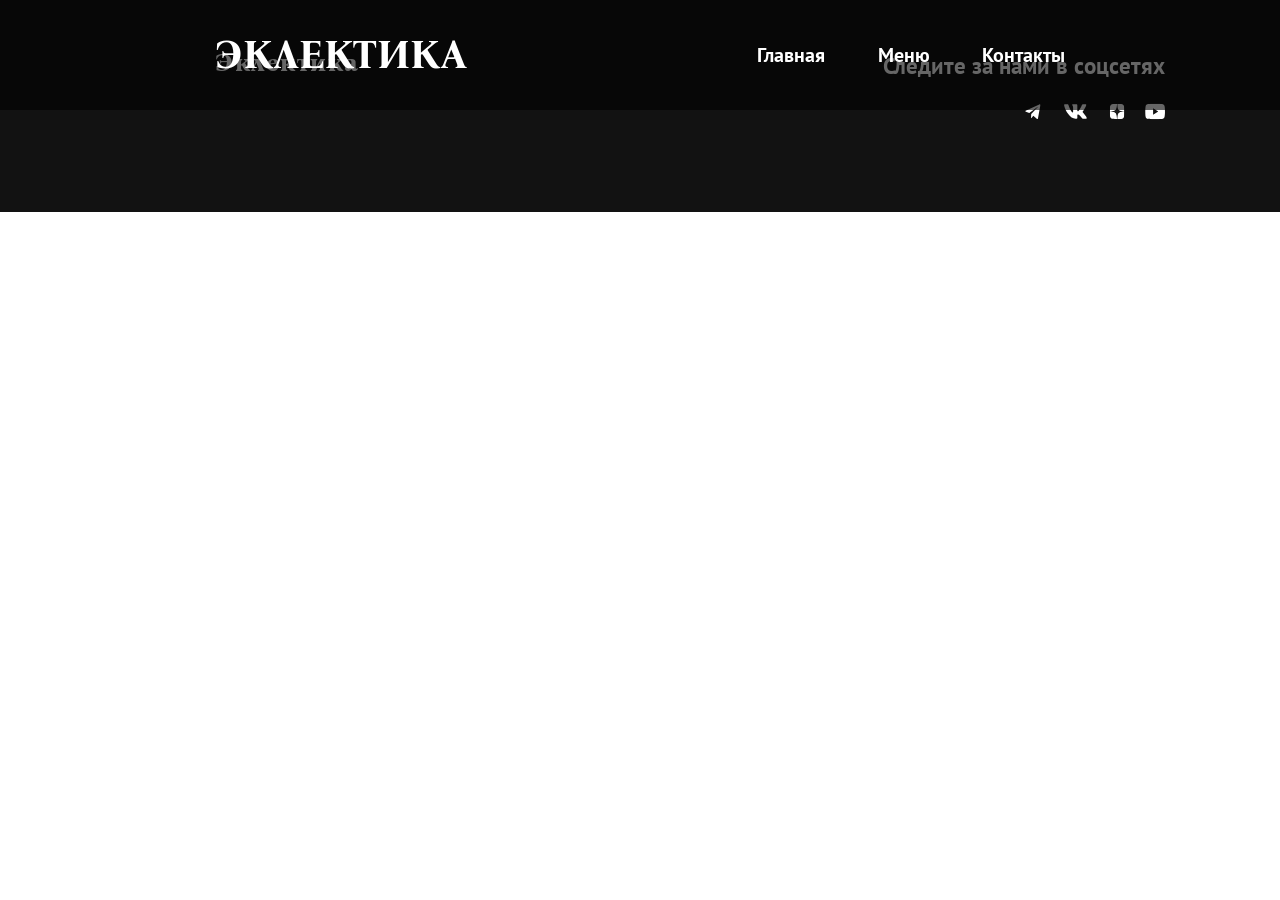
==== contact/index.html @ 33aeef93 "Added navigation and footer to menu and contact pages" ====
<!DOCTYPE html>
<html>
    <head lang="ru">
        <meta charset="utf-8">
        <title>Ресторан Эклектика | Контакты</title>

        <link rel="stylesheet" href="../style/common.css">
        <link rel="stylesheet" href="../style/colors.css">
        <link rel="stylesheet" href="../style/fonts.css">
    </head>
    <body>
        <nav>
            <h1>Эклектика</h1>
            <div class="menu-container-full">
                <div class="menu-container">
                    <ul>
                        <li>
                            <a href="../index.html">Главная</a>
                        </li>
                        <li>
                            <a href="../menu/index.html">Меню</a>
                        </li>
                        <li>
                            <a href="../contact/index.html">Контакты</a>
                        </li>
                    </ul>
                </div>
            </div>
        </nav>

        <footer>
            <h3>Эклектика</h3>
            <div class="social">
                <p>Следите за нами в соцсетях</p>
                <ul class="link">
                    <li><a href=""><img src="../assets/svg/tg.svg"></a></li>
                    <li><a href=""><img src="../assets/svg/vk.svg"></a></li>
                    <li><a href=""><img src="../assets/svg/dzen.svg"></a></li>
                    <li><a href=""><img src="../assets/svg/youtube.svg"></a></li>
                </ul>
            </div>
        </footer>
    </body>
</html>
---- style/common.css ----
body {
    margin: 0;
    padding: 0;
    width: 100%;
    background-image: url("../assets/img/page-bckg.png");
    background-position: center;
    background-repeat: repeat;
    background-size: cover;
}

a {
    text-decoration: none;
}

nav {
    width: 100%;
    height: 110px;
    box-sizing: border-box;
    background-color: var(--nav-background);
    position: fixed;
    top: 0;
    left: 0;
    padding: 30px 16.8vw;
    display: flex;
    flex-direction: row;
    align-items: center;
    justify-content: space-between;
    z-index: 100;
}

nav h1 {
    color: var(--text);
    font-family: var(--bn);
    font-weight: 700;
    font-size: 40px;
    line-height: 48px;
    text-transform: uppercase;
}

nav ul {
    list-style: none;
    display: flex;
    flex-direction: row;
}

nav li:not(:last-child) {
    margin-right: 4.1vw;
}

nav a { 
    text-decoration: none;
    color: var(--text);
    font-family: var(--pts);
    font-size: 20px;
    font-weight: 700;
    line-height: 26px;
}

.caps {
    text-transform: uppercase;
}

/*---------FOOTER---------*/

footer {
    margin: 0;
    padding-top: 50px;
    padding-left: 16.8vw;
    padding-right: 9vw;
    box-sizing: border-box;
    background-color: var(--footer);
    color: var(--text);
    width: 100%;
    height: 212px;
    display: flex;
    flex-direction: row;
    justify-content: space-between;
}

footer h3 {
    margin: 0;
    font-family: var(--bn);
    font-size: 26px;
    line-height: 26px;
    letter-spacing: 0.06em;
    font-weight: 700;
}

.social p {
    margin: 0;
    font-family: var(--pts);
    font-size: 23px;
    line-height: 32.5px;
    font-weight: 700;
}

.link {
    list-style: none;
    display: flex;
    flex-direction: row;
    justify-content: end;
    align-items: center;
    gap: 20px;
}
---- style/colors.css ----
:root {
    --nav-background: #00000099;
    --text: #FFFFFF;
    --button: #E76020;
    --button-active: #EB7F4C; 
    --text-inactive: #9e9e9e;
    --content: #000000;
    --footer: #121212;
}
---- style/fonts.css ----
@import url('https://fonts.googleapis.com/css2?family=Bona+Nova:ital,wght@0,400;0,700;1,400&display=swap');
@import url('https://fonts.googleapis.com/css2?family=PT+Sans:ital,wght@0,400;0,700;1,400;1,700&display=swap');

:root {
    --bn: "Bona Nova", serif;
    --pts: "PT Sans", sans-serif;
}
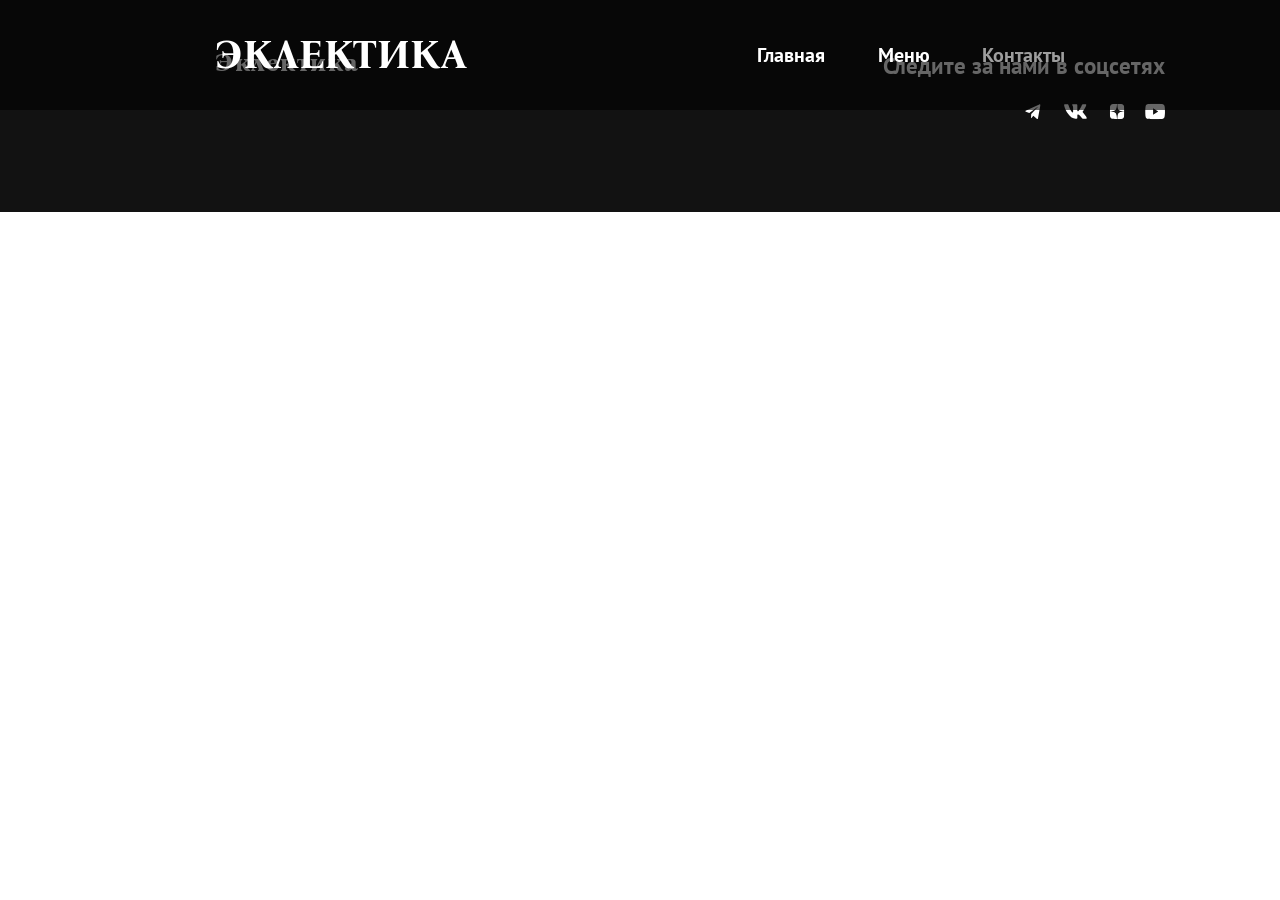
==== commit 7131e71e: "Created class "selectedNavbarItem" for selected navbar elements" ====
--- a/contact/index.html
+++ b/contact/index.html
@@ -21,7 +21,7 @@
                             <a href="../menu/index.html">Меню</a>
                         </li>
                         <li>
-                            <a href="../contact/index.html">Контакты</a>
+                            <a class="selectedNavbarItem" href="../contact/index.html">Контакты</a>
                         </li>
                     </ul>
                 </div>
--- a/style/common.css
+++ b/style/common.css
@@ -56,6 +56,10 @@
     line-height: 26px;
 }
 
+.selectedNavbarItem {
+    color: var(--text-inactive);
+}
+
 .caps {
     text-transform: uppercase;
 }
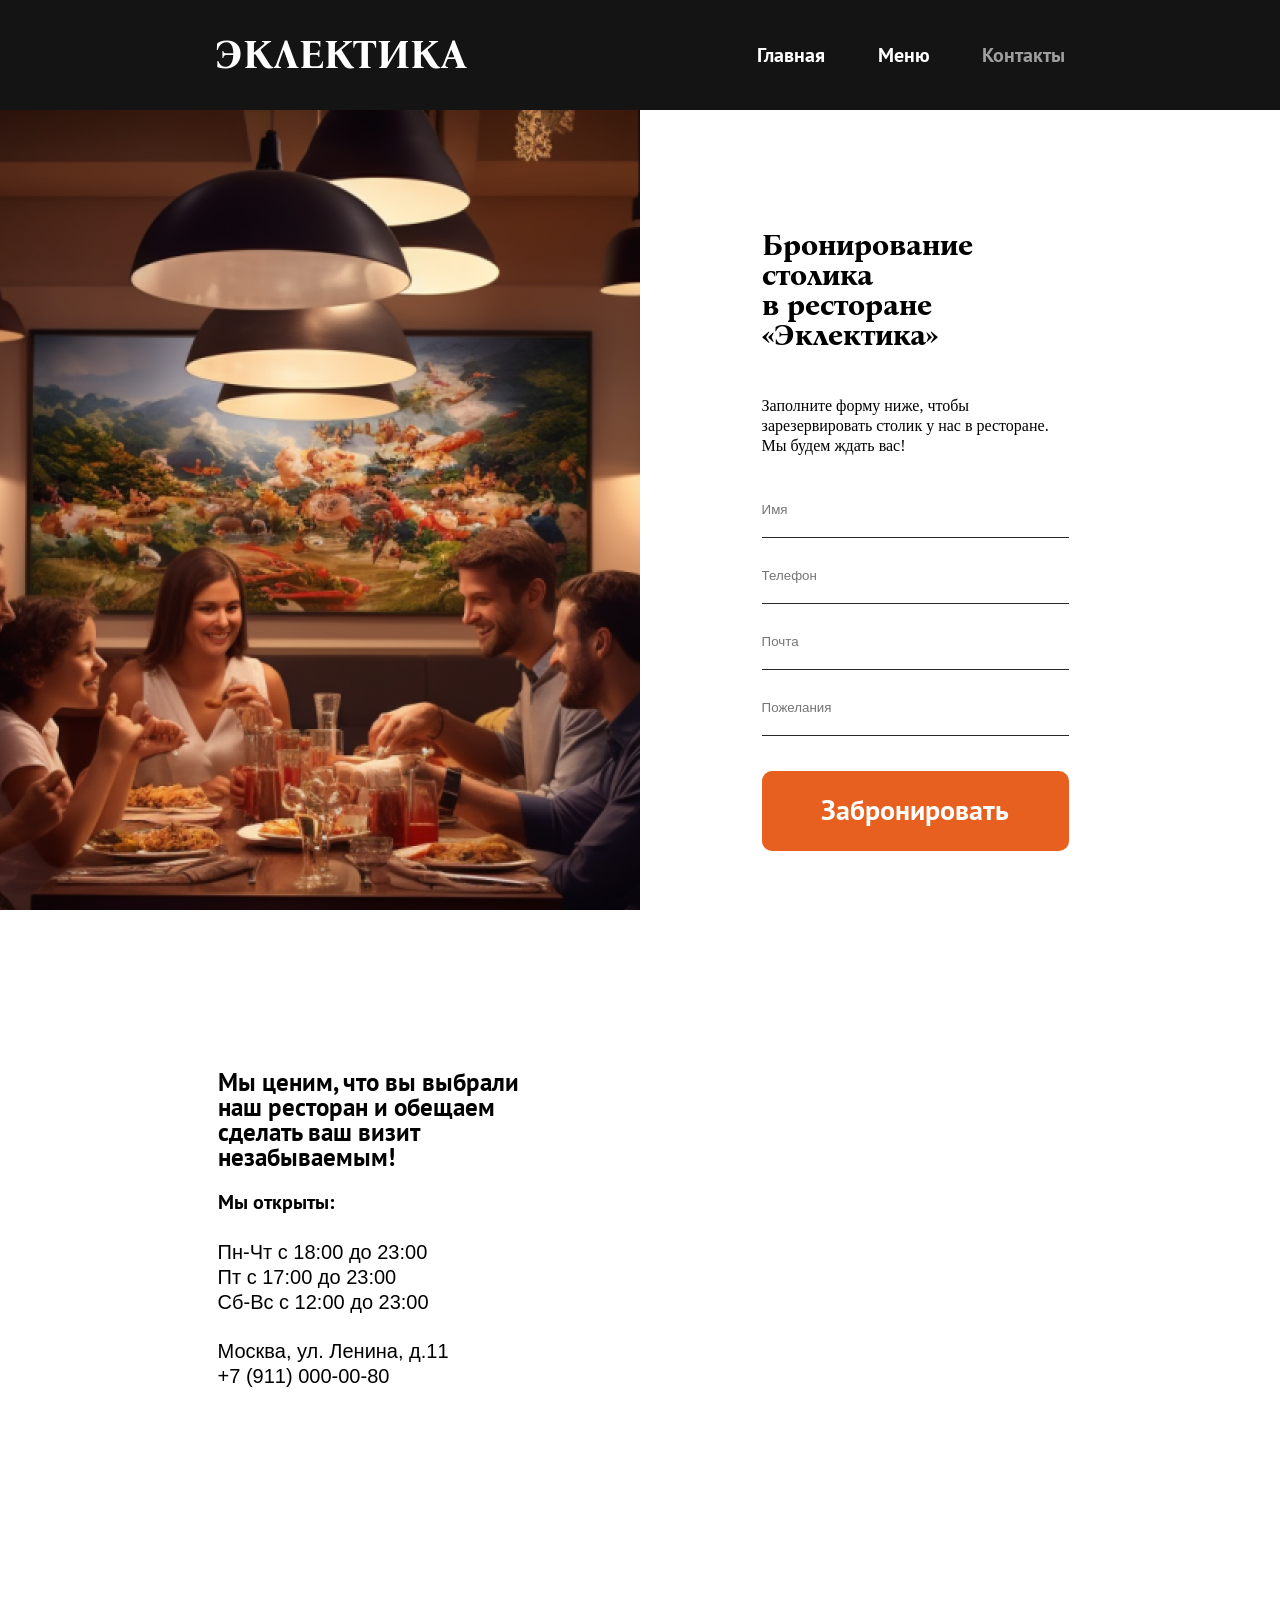
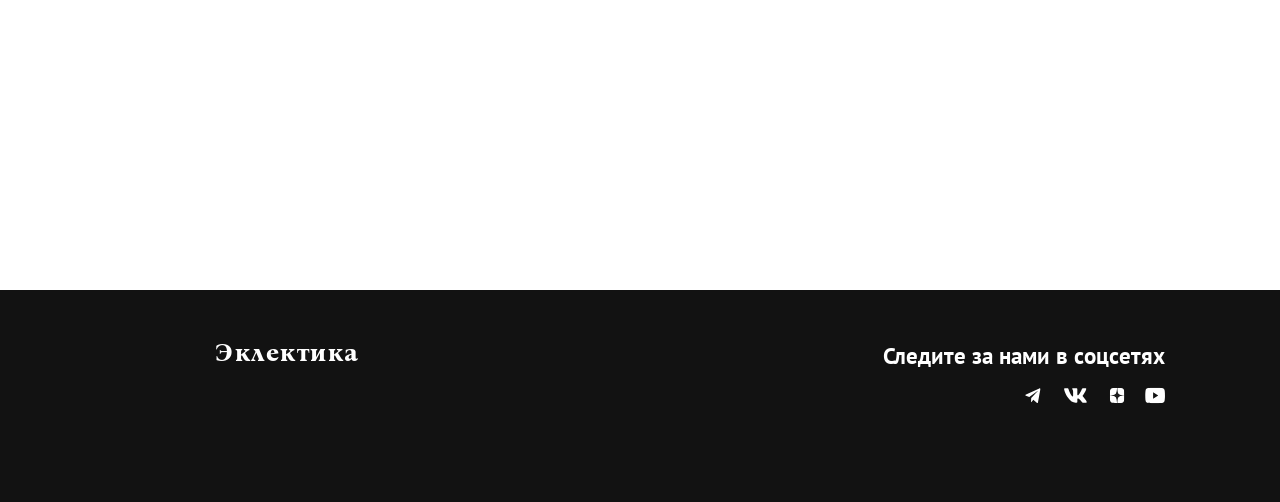
==== commit 6a24fa9f: "Decorated the contact section (the elements are inactive), refactored the big button" ====
--- a/contact/index.html
+++ b/contact/index.html
@@ -4,9 +4,10 @@
         <meta charset="utf-8">
         <title>Ресторан Эклектика | Контакты</title>
 
-        <link rel="stylesheet" href="../style/common.css">
-        <link rel="stylesheet" href="../style/colors.css">
-        <link rel="stylesheet" href="../style/fonts.css">
+        <link rel="stylesheet" type="text/css" href="../style/common.css">
+        <link rel="stylesheet" type="text/css" href="../style/colors.css">
+        <link rel="stylesheet" type="text/css" href="../style/fonts.css">
+        <link rel="stylesheet" type="text/css" href="../style/contact.css">
     </head>
     <body>
         <nav>
@@ -28,6 +29,59 @@
             </div>
         </nav>
 
+        <section id="book-section" class="contact-section-wrapper">
+            <div class="left-contact-section-part book-section-image">
+                <!-- <img src="../assets/gallery/contact/contact.png"> -->
+            </div>
+            <div class="right-contact-section-part">
+                <form id="booking-form">
+                    <p class="form-header">
+                        Бронирование столика<br/>
+                        в ресторане «Эклектика»
+                    </p>
+                    <p class="form-text">
+                        Заполните форму ниже, чтобы зарезервировать столик у нас в ресторане. Мы будем ждать вас!
+                    </p>
+                    <input class="text-input-form" type="text" placeholder="Имя">
+                    <input class="text-input-form" type="text" placeholder="Телефон">
+                    <input class="text-input-form" type="text" placeholder="Почта">
+                    <div>
+                        <!-- here will be the date choosing and the quantity of guests -->
+                    </div>
+                    <input class="text-input-form" type="text" placeholder="Пожелания">
+                    <button type="submit" id="contact-form-book-button" class="submit-form-button">
+                        <div class="big-button">
+                            <div class="big-button-background"></div>
+                            <span class="button-text">Забронировать</span>
+                        </div>
+                    </button>
+                </form>
+            </div>
+        </section>
+
+        <section id="information-section" class="contact-section-wrapper">
+            <div class="left-contact-section-part">
+                <div class="contact-information-container">
+                    <span class="contact-information-header">
+                        Мы ценим, что вы выбрали наш ресторан и обещаем сделать ваш визит незабываемым!
+                    </span>
+                    <p class="contact-information">
+                        <b>Мы открыты:</b><br/><br/>
+
+                        Пн-Чт с 18:00 до 23:00<br/>
+                        Пт с 17:00 до 23:00<br/>
+                        Сб-Вс с 12:00 до 23:00<br/><br/>
+
+                        Москва, ул. Ленина, д.11<br/>
+                        +7 (911) 000-00-80
+                    </p>
+                </div>
+            </div>
+            <div class="right-contact-section-part">
+                <!-- here will be the map -->
+            </div>
+        </section>
+
         <footer>
             <h3>Эклектика</h3>
             <div class="social">
--- a/style/common.css
+++ b/style/common.css
@@ -1,3 +1,7 @@
+:root {
+    font-size: 62.5%;
+}
+
 body {
     margin: 0;
     padding: 0;
@@ -64,6 +68,53 @@
     text-transform: uppercase;
 }
 
+/*----------BUTTONS----------*/
+
+.button-group {
+    display: contents; 
+}
+
+.button-group .big-button {
+    position: relative;
+}
+
+.big-button {
+    margin-top: 35px;
+    width: 420px;
+    height: 80px;
+    border-radius: 10px;
+    background-color: var(--button);
+    display: flex;
+    justify-content: center;
+    align-items: center;
+    z-index: 3;
+}
+
+.button-text {
+    position: absolute;
+    z-index: 5;
+    color: var(--text);
+    font-family: var(--pts);
+    font-size: 27.7px;
+    font-weight: 700;
+    line-height: 27.7px;
+}
+
+.big-button-background {
+    height: 0px;
+    width: 0px;
+    border-radius: 25rem;
+    background-color: var(--button-active);
+    transition: height 0.3s, width 0.3s, border-radius 0.3s;
+    z-index: 4;
+}
+
+.big-button:hover .big-button-background{
+    height: 100%;
+    width: 100%;
+    border-radius: inherit;
+}
+
 /*---------FOOTER---------*/
 
 footer {
--- a/style/colors.css
+++ b/style/colors.css
@@ -1,5 +1,5 @@
 :root {
-    --nav-background: #00000099;
+    --nav-background: #000000EB;
     --text: #FFFFFF;
     --button: #E76020;
     --button-active: #EB7F4C; 
--- a/style/contact.css
+++ b/style/contact.css
@@ -0,0 +1,84 @@
+#book-section {
+    margin-top: 11rem;
+}
+
+.contact-section-wrapper {
+    width: 100%;
+    height: 89rem;
+    background-color: #ffffff;
+    display: flex;
+    flex-direction: row;
+    justify-content: space-evenly;
+}
+
+.left-contact-section-part {
+    width: 50%;
+}
+
+.right-contact-section-part {
+    width: 50%;
+}
+
+.book-section-image {
+    background-image: url(../assets/gallery/contact/contact.png);
+    background-position: center;
+    background-size: cover;
+    background-repeat: no-repeat;
+}
+
+.form-header {
+    font-family: var(--bn);
+    font-weight: 700;
+    font-size: 3rem;
+    line-height: 100%;
+    letter-spacing: 0%;
+}
+
+.form-text {
+    font-family: PT Sans;
+    font-weight: 400;
+    font-size: 1.6rem;
+    line-height: 125%;
+    letter-spacing: 0%;
+}
+
+#booking-form {
+    padding: 14% 33% 14% 19%;
+    display: flex;
+    flex-direction: column;
+}
+
+.submit-form-button {
+    all: unset;
+}
+
+.big-button{
+    width: inherit;
+}
+
+.text-input-form {
+    border-style: none;
+    border-bottom: 1px solid #292929;
+    margin: 3rem 0 0 0;
+    padding: 0 0 2rem 0;
+}
+
+.contact-information-container {
+    margin: 11% 17% 11% 34%;
+    font-family: var(--pts);
+}
+
+.contact-information-header {
+    font-weight: 700;
+    font-style: bold;
+    font-size: 2.5rem;
+    line-height: 100%;
+    letter-spacing: 0;
+}
+
+.contact-information {
+    font-weight: 400;
+    font-size: 2rem;
+    line-height: 124%;
+    letter-spacing: 0;
+}
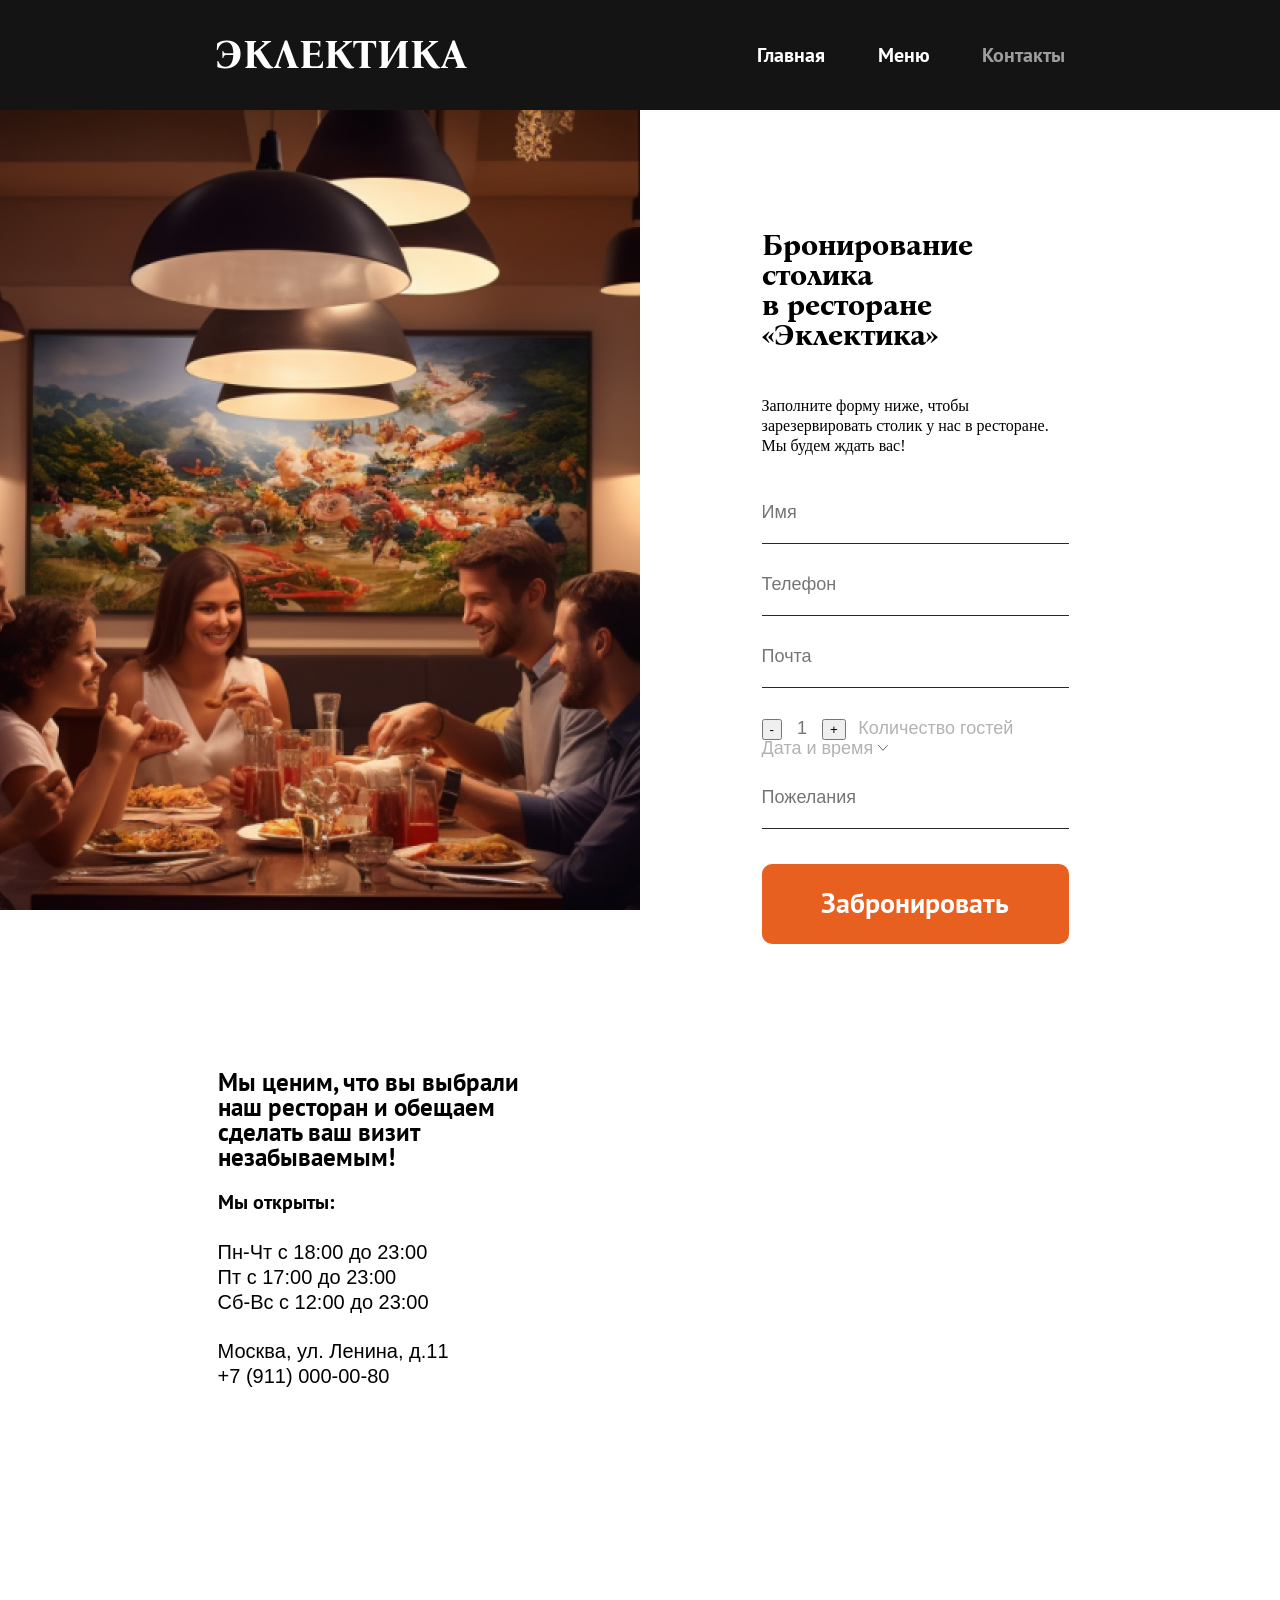
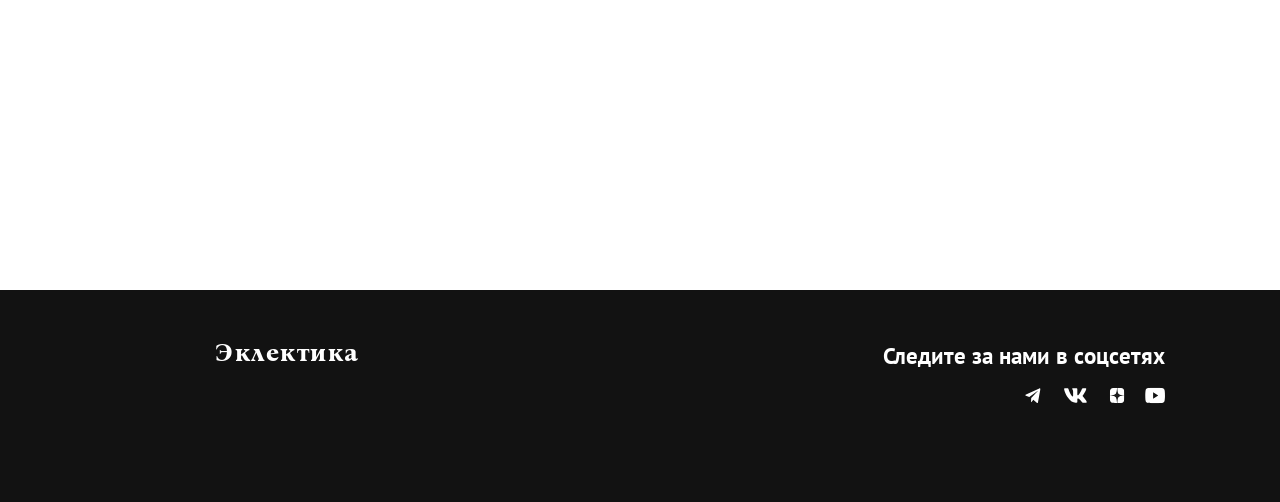
==== commit 1b201fcd: "Added inactive quest counter and date selection" ====
--- a/contact/index.html
+++ b/contact/index.html
@@ -42,13 +42,22 @@
                     <p class="form-text">
                         Заполните форму ниже, чтобы зарезервировать столик у нас в ресторане. Мы будем ждать вас!
                     </p>
-                    <input class="text-input-form" type="text" placeholder="Имя">
-                    <input class="text-input-form" type="text" placeholder="Телефон">
-                    <input class="text-input-form" type="text" placeholder="Почта">
-                    <div>
-                        <!-- here will be the date choosing and the quantity of guests -->
+                    <input id="form-name" class="text-input-form" type="text" placeholder="Имя">
+                    <input id="form-phone" class="text-input-form" type="text" placeholder="Телефон">
+                    <input id="form-mail" class="text-input-form" type="text" placeholder="Почта">
+                    <div class="guest-and-date-container">
+                        <div class="guests-counter">
+                            <button type="button">-</button>
+                            <input id="guests-count" class="guests-count" type="" placeholder="1">
+                            <button type="button">+</button>
+                            <span>Количество гостей</span>
+                        </div>
+                        <button id="date-selection">
+                            <span>Дата и время</span>
+                            <img src="../assets/svg/left-arrow.svg">
+                        </button>
                     </div>
-                    <input class="text-input-form" type="text" placeholder="Пожелания">
+                    <input id="form-wishes" class="text-input-form" type="text" placeholder="Пожелания">
                     <button type="submit" id="contact-form-book-button" class="submit-form-button">
                         <div class="big-button">
                             <div class="big-button-background"></div>
--- a/style/contact.css
+++ b/style/contact.css
@@ -59,8 +59,55 @@
 .text-input-form {
     border-style: none;
     border-bottom: 1px solid #292929;
+    padding: 3rem 0 2rem 0;
+    font-size: 18px;
+}
+
+.guest-and-date-container {
     margin: 3rem 0 0 0;
-    padding: 0 0 2rem 0;
+    display: flex;
+    flex-direction: row;
+    flex-wrap: wrap;
+}
+
+#guests-count {
+    all: unset;
+    width: 3.5rem;
+    font-family: var(--pts);
+    font-weight: 400;
+    font-size: 18px;
+    line-height: 96%;
+    letter-spacing: 0%;
+    text-align: center;
+}
+
+.guests-counter > span {
+    margin: 0 4rem 0 1rem;
+    color: #B2B2B2;
+    font-family: var(--pts);
+    font-weight: 400;
+    font-size: 18px;
+    line-height: 96%;
+    letter-spacing: 0%;
+}
+
+#date-selection {
+    all: unset;
+    color: #B2B2B2;
+    font-family: var(--pts);
+    font-weight: 400;
+    font-size: 18px;
+    line-height: 96%;
+    letter-spacing: 0%;
+    display: flex;
+    flex-direction: row;
+    align-items: center;
+}
+
+#date-selection > img {
+    transform: rotate(-90deg);
+    width: 2rem;
+    height: 1rem;
 }
 
 .contact-information-container {
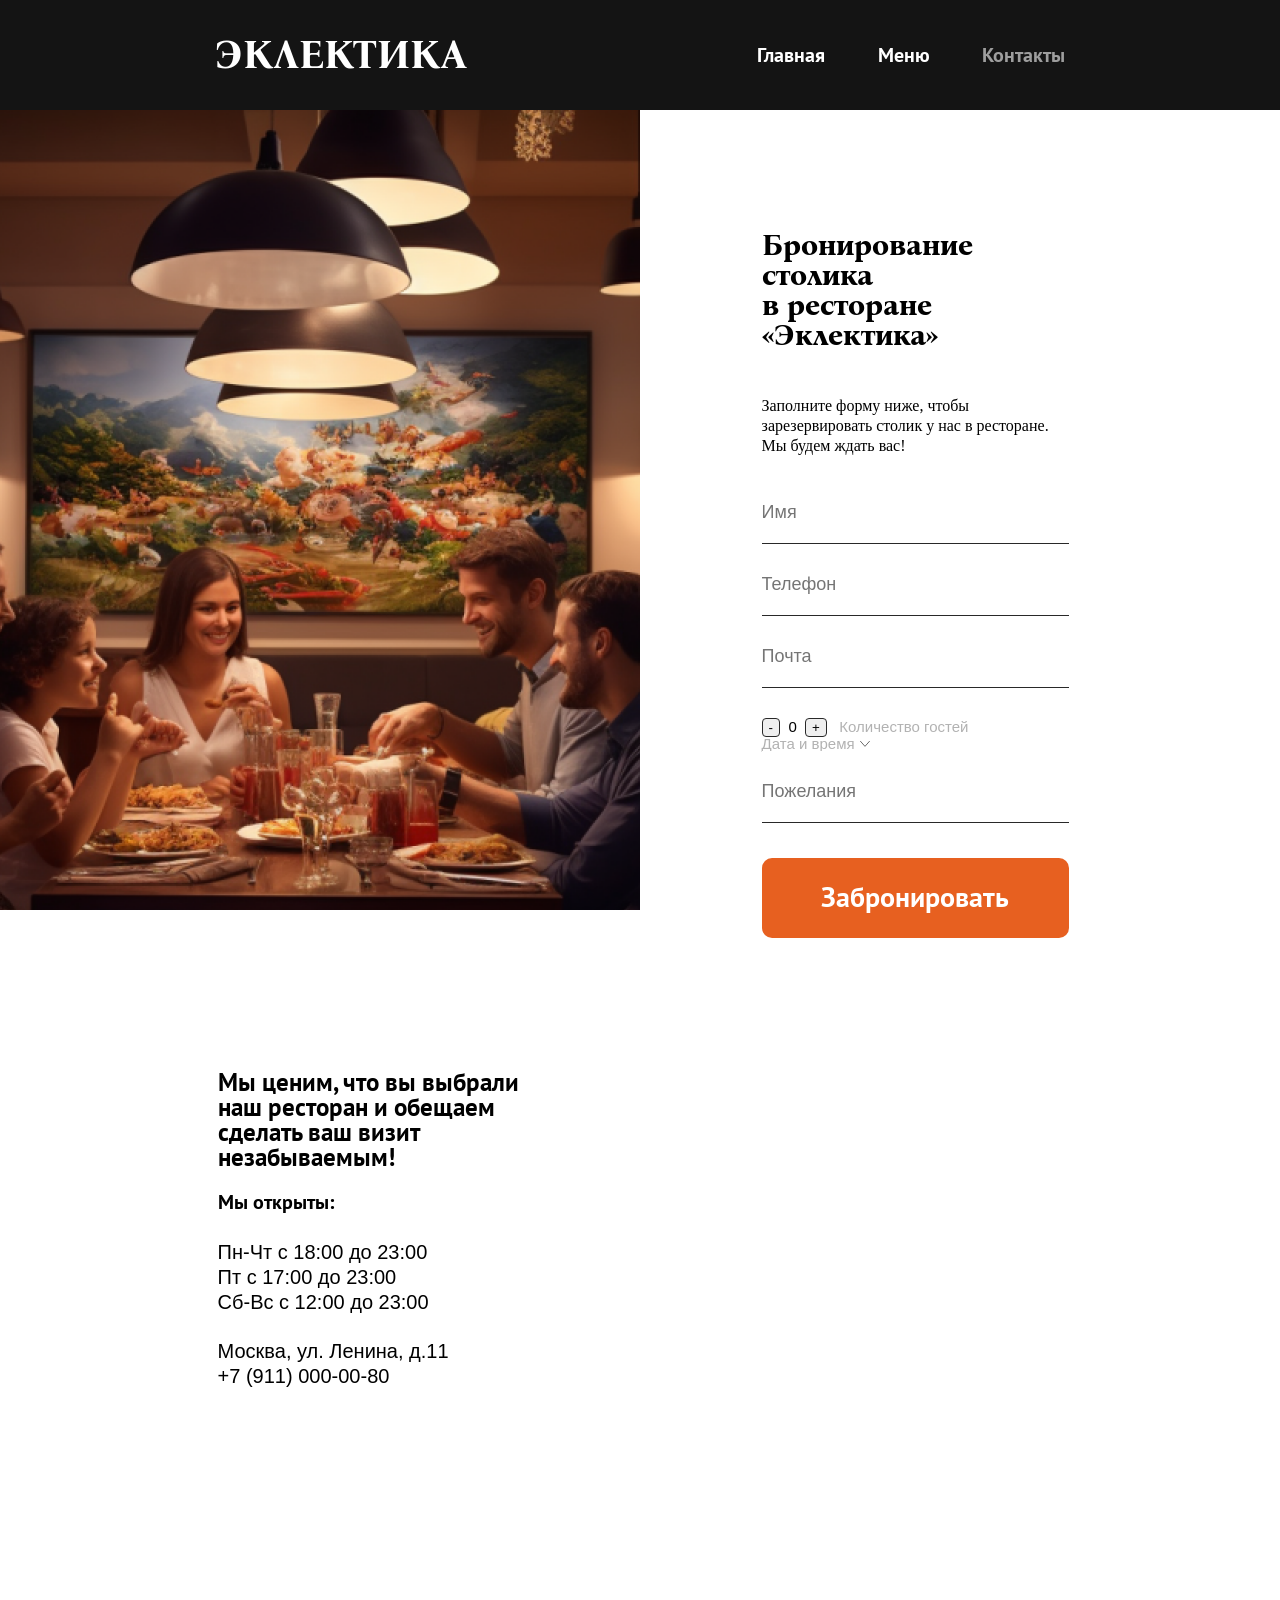
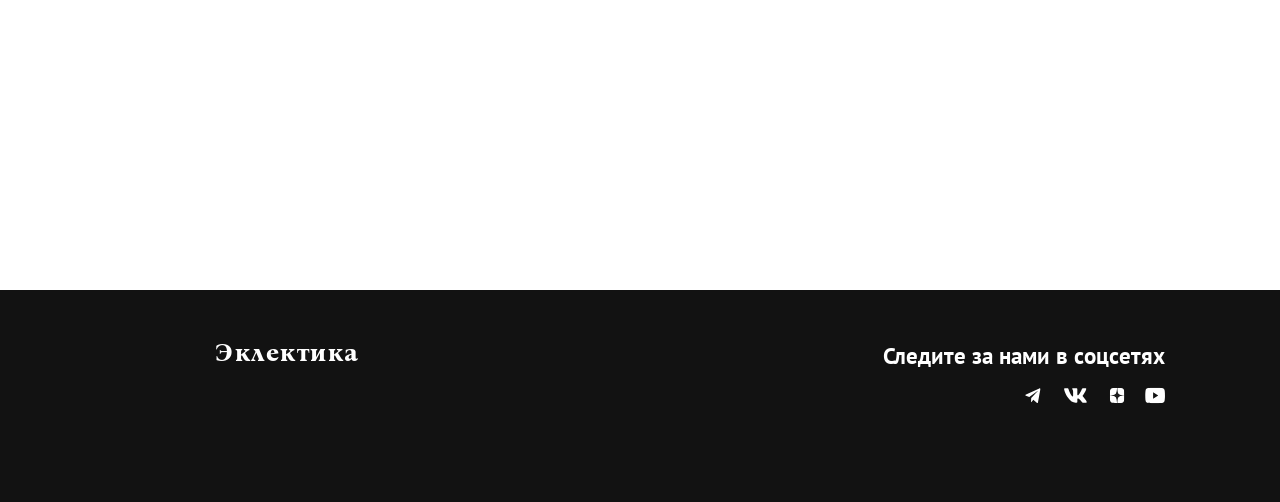
==== commit 4c3b2455: "Activated guest counter" ====
--- a/contact/index.html
+++ b/contact/index.html
@@ -47,9 +47,9 @@
                     <input id="form-mail" class="text-input-form" type="text" placeholder="Почта">
                     <div class="guest-and-date-container">
                         <div class="guests-counter">
-                            <button type="button">-</button>
-                            <input id="guests-count" class="guests-count" type="" placeholder="1">
-                            <button type="button">+</button>
+                            <button id="guest-decrease-button" type="button">-</button>
+                            <input id="guests-count" class="guests-count" type="" value="0">
+                            <button id="guest-increase-button" type="button">+</button>
                             <span>Количество гостей</span>
                         </div>
                         <button id="date-selection">
@@ -103,5 +103,7 @@
                 </ul>
             </div>
         </footer>
+
+        <script src="./contact.js"></script>
     </body>
 </html>
--- a/style/contact.css
+++ b/style/contact.css
@@ -67,15 +67,16 @@
     margin: 3rem 0 0 0;
     display: flex;
     flex-direction: row;
+    justify-content: space-between;
     flex-wrap: wrap;
 }
 
 #guests-count {
     all: unset;
-    width: 3.5rem;
+    width: 2rem;
     font-family: var(--pts);
     font-weight: 400;
-    font-size: 18px;
+    font-size: 15px;
     line-height: 96%;
     letter-spacing: 0%;
     text-align: center;
@@ -86,9 +87,15 @@
     color: #B2B2B2;
     font-family: var(--pts);
     font-weight: 400;
-    font-size: 18px;
+    font-size: 15px;
     line-height: 96%;
     letter-spacing: 0%;
+}
+
+.guests-counter > button{
+    background-color: none;
+    border: 1px solid #292929;
+    border-radius: 4px;
 }
 
 #date-selection {
@@ -96,7 +103,7 @@
     color: #B2B2B2;
     font-family: var(--pts);
     font-weight: 400;
-    font-size: 18px;
+    font-size: 15px;
     line-height: 96%;
     letter-spacing: 0%;
     display: flex;
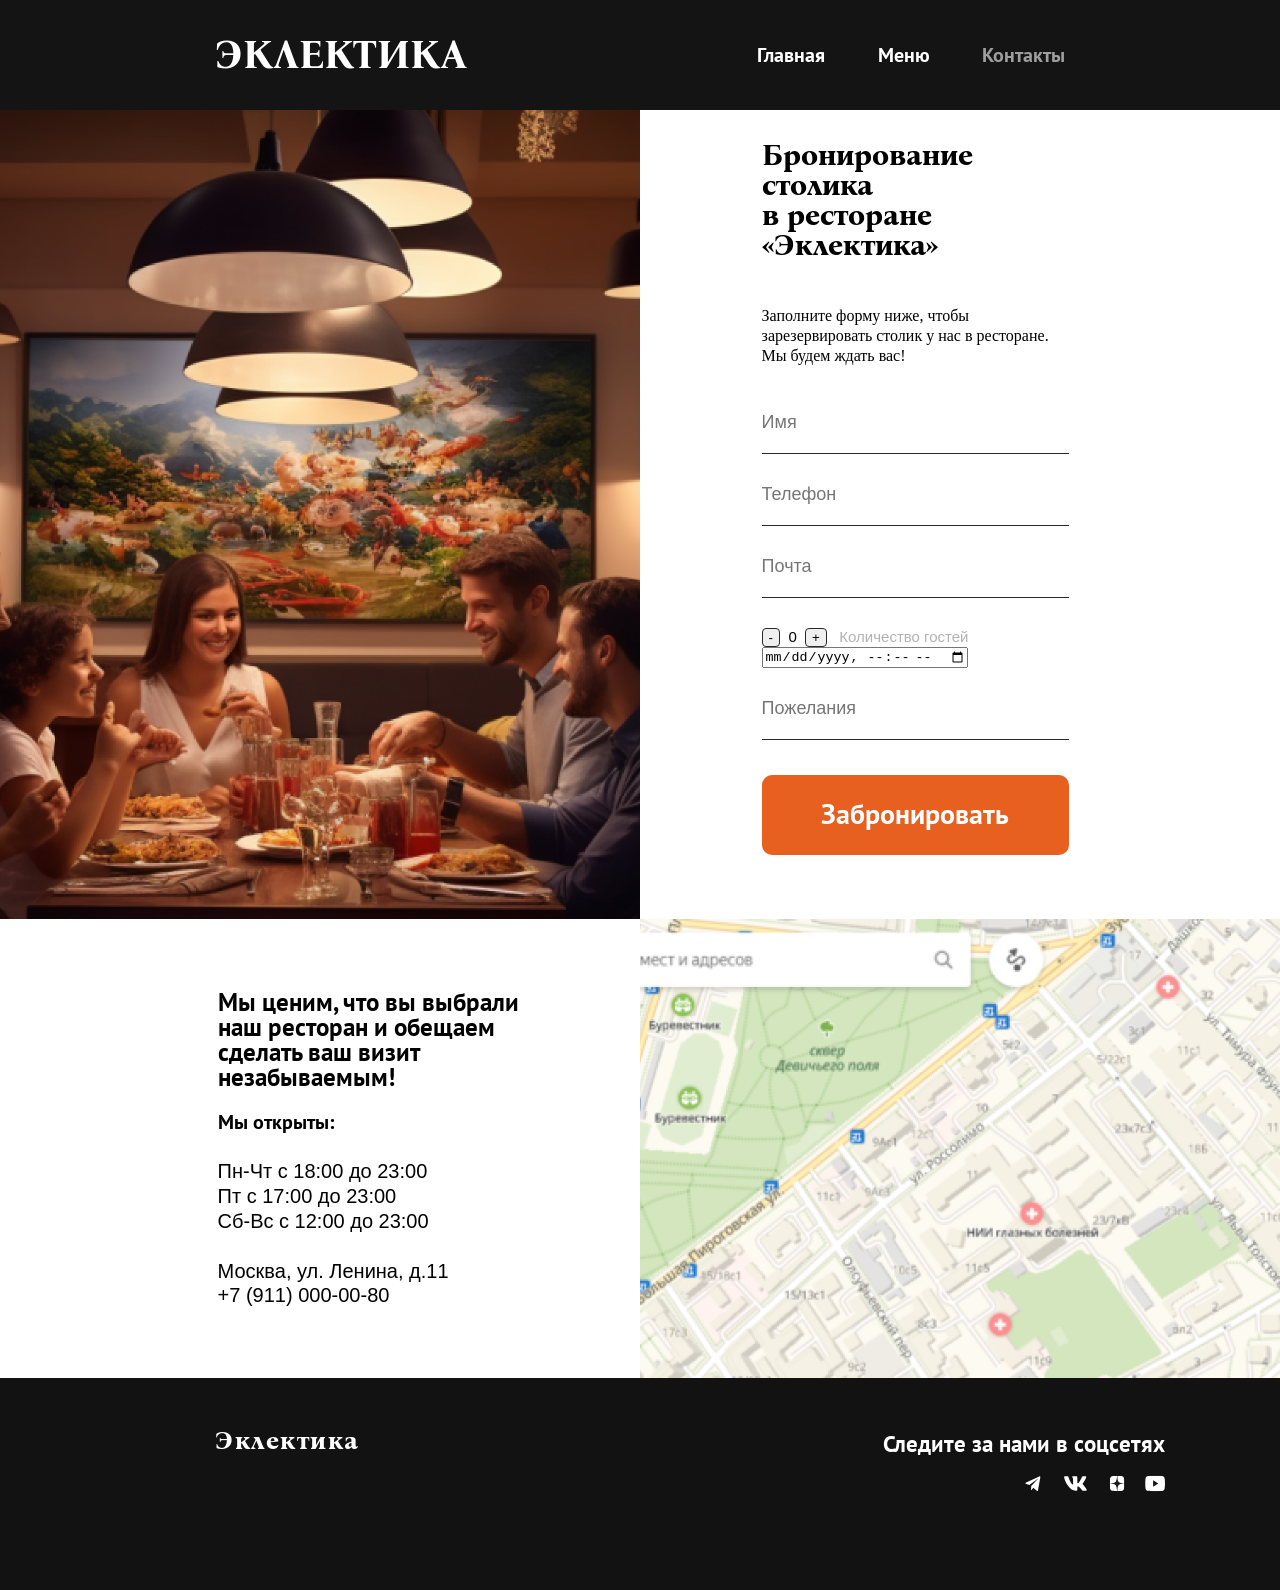
==== commit 13550a9b: "Fixed the contacts image. Added working map. Changed type of date selector." ====
--- a/contact/index.html
+++ b/contact/index.html
@@ -30,9 +30,7 @@
         </nav>
 
         <section id="book-section" class="contact-section-wrapper">
-            <div class="left-contact-section-part book-section-image">
-                <!-- <img src="../assets/gallery/contact/contact.png"> -->
-            </div>
+            <div class="left-contact-section-part book-section-image"></div>
             <div class="right-contact-section-part">
                 <form id="booking-form">
                     <p class="form-header">
@@ -48,14 +46,15 @@
                     <div class="guest-and-date-container">
                         <div class="guests-counter">
                             <button id="guest-decrease-button" type="button">-</button>
-                            <input id="guests-count" class="guests-count" type="" value="0">
+                            <input id="guests-count" class="guests-count" type="" value="0" readonly>
                             <button id="guest-increase-button" type="button">+</button>
                             <span>Количество гостей</span>
                         </div>
-                        <button id="date-selection">
-                            <span>Дата и время</span>
-                            <img src="../assets/svg/left-arrow.svg">
-                        </button>
+                        <div id="date-selection">
+                            <input id="date-selector" type="datetime-local" placeholder="Дата и время">
+                            <!-- <span>Дата и время</span>
+                            <img src="../assets/svg/left-arrow.svg"> -->
+                        </div>
                     </div>
                     <input id="form-wishes" class="text-input-form" type="text" placeholder="Пожелания">
                     <button type="submit" id="contact-form-book-button" class="submit-form-button">
@@ -87,7 +86,9 @@
                 </div>
             </div>
             <div class="right-contact-section-part">
-                <!-- here will be the map -->
+                <a href="https://yandex.ru/maps/org/eklektika/108869408057/?ll=38.580081%2C56.368335&z=16.61">
+                    <div class="map"></div>
+                </a>
             </div>
         </section>
 
--- a/style/contact.css
+++ b/style/contact.css
@@ -4,7 +4,7 @@
 
 .contact-section-wrapper {
     width: 100%;
-    height: 89rem;
+    /* height: 89rem; */
     background-color: #ffffff;
     display: flex;
     flex-direction: row;
@@ -43,7 +43,7 @@
 }
 
 #booking-form {
-    padding: 14% 33% 14% 19%;
+    padding: 0 33% 10% 19%;
     display: flex;
     flex-direction: column;
 }
@@ -111,11 +111,11 @@
     align-items: center;
 }
 
-#date-selection > img {
+/* #date-selection > img {
     transform: rotate(-90deg);
     width: 2rem;
     height: 1rem;
-}
+} */
 
 .contact-information-container {
     margin: 11% 17% 11% 34%;
@@ -136,3 +136,15 @@
     line-height: 124%;
     letter-spacing: 0;
 }
+
+.right-contact-section-part > a {
+    display: block;
+    width: 100%;
+    height: 100%;
+}
+
+.map {
+    width: 100%;
+    height: 100%;
+    background-image: url("../assets/gallery/contact/map.png");
+}
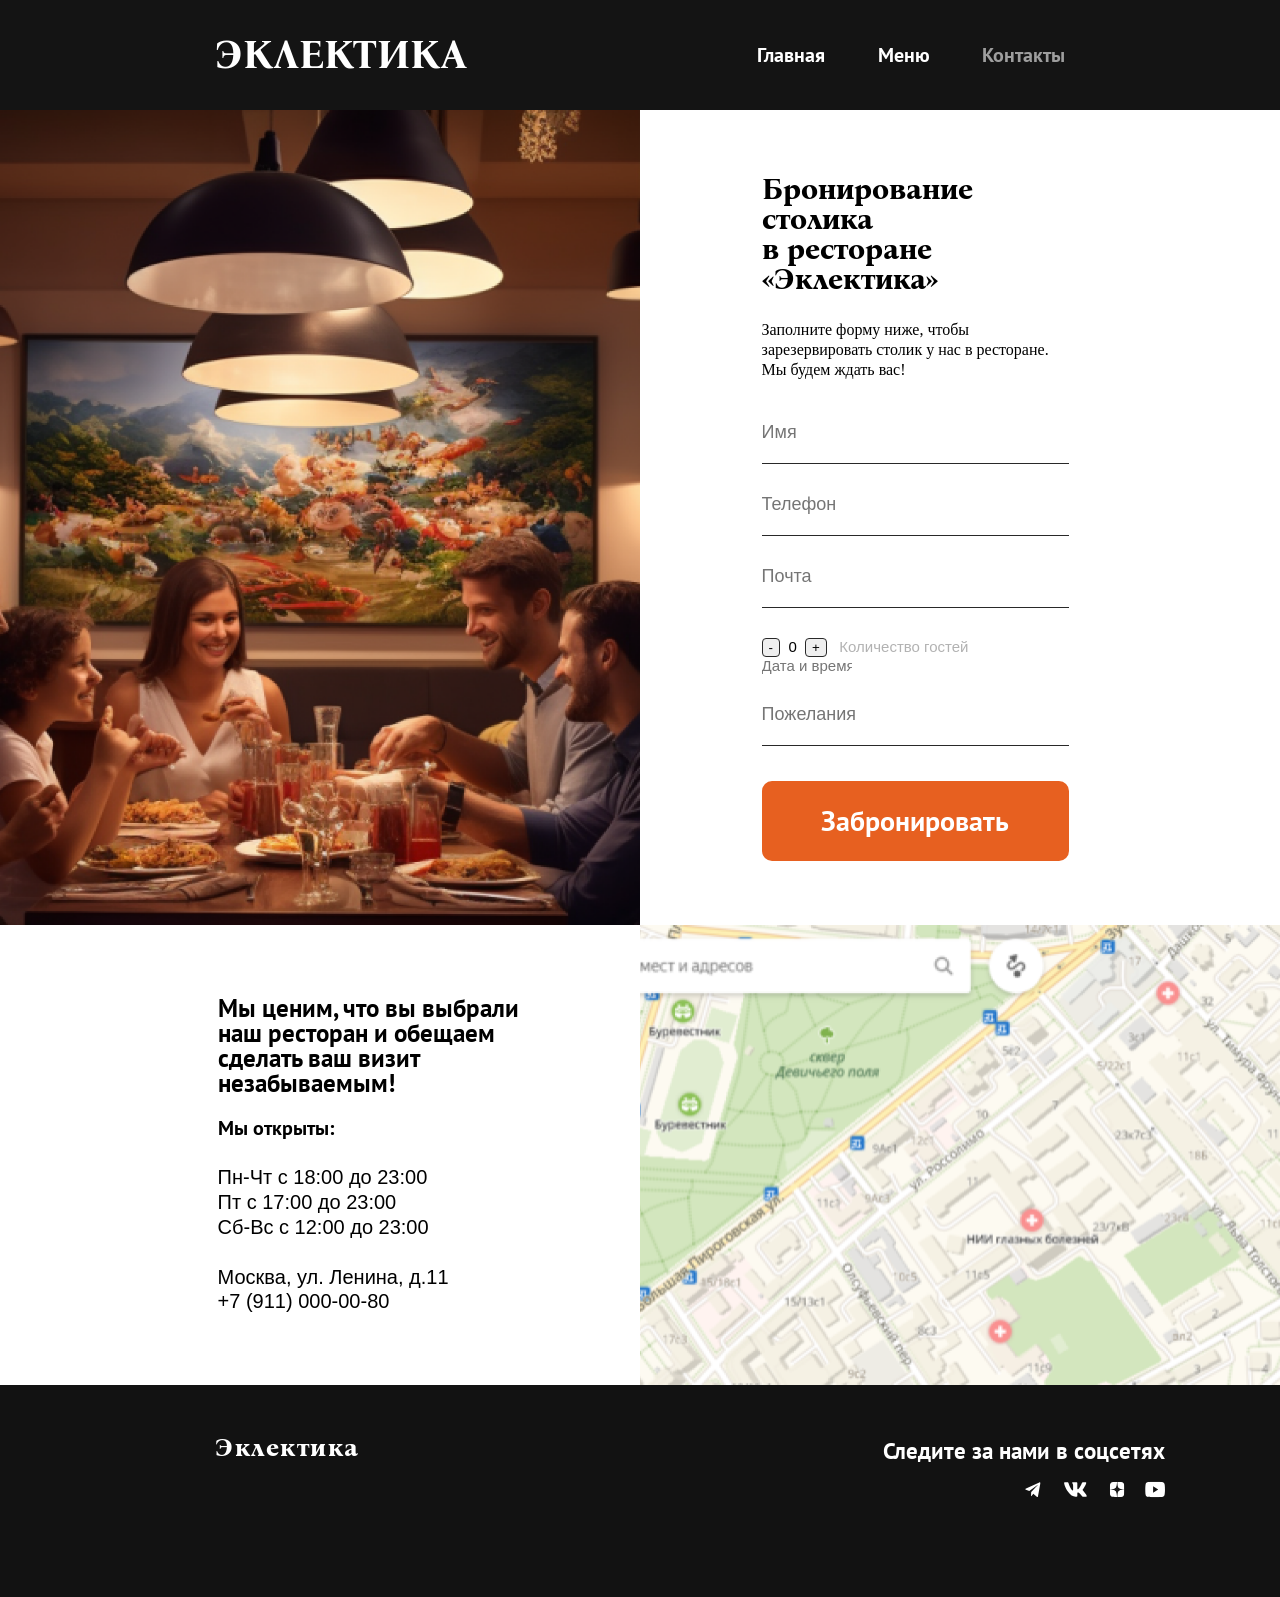
==== commit 0466f94e: "The contact form now is active. Date selector in the form will be refactored later. (the form submis" ====
--- a/contact/index.html
+++ b/contact/index.html
@@ -29,34 +29,37 @@
             </div>
         </nav>
 
+        <div id="calendar" class="invisible">
+            <!-- Скрытый календарь -->
+        </div>
+
         <section id="book-section" class="contact-section-wrapper">
             <div class="left-contact-section-part book-section-image"></div>
             <div class="right-contact-section-part">
+                <p class="form-header">
+                    Бронирование столика<br/>
+                    в ресторане «Эклектика»
+                </p>
+                <p class="form-text">
+                    Заполните форму ниже, чтобы зарезервировать столик у нас в ресторане. Мы будем ждать вас!
+                </p>
                 <form id="booking-form">
-                    <p class="form-header">
-                        Бронирование столика<br/>
-                        в ресторане «Эклектика»
-                    </p>
-                    <p class="form-text">
-                        Заполните форму ниже, чтобы зарезервировать столик у нас в ресторане. Мы будем ждать вас!
-                    </p>
-                    <input id="form-name" class="text-input-form" type="text" placeholder="Имя">
-                    <input id="form-phone" class="text-input-form" type="text" placeholder="Телефон">
-                    <input id="form-mail" class="text-input-form" type="text" placeholder="Почта">
+                    <input id="form-name" name="users-name" class="text-input-form" type="text" placeholder="Имя">
+                    <input id="form-phone" name="users-phone" class="text-input-form" type="text" placeholder="Телефон">
+                    <input id="form-mail" name="users-mail" class="text-input-form" type="text" placeholder="Почта">
                     <div class="guest-and-date-container">
                         <div class="guests-counter">
                             <button id="guest-decrease-button" type="button">-</button>
-                            <input id="guests-count" class="guests-count" type="" value="0" readonly>
+                            <input id="guests-count" name="guests-count" class="guests-count" type="" value="0" readonly>
                             <button id="guest-increase-button" type="button">+</button>
                             <span>Количество гостей</span>
                         </div>
                         <div id="date-selection">
-                            <input id="date-selector" type="datetime-local" placeholder="Дата и время">
-                            <!-- <span>Дата и время</span>
-                            <img src="../assets/svg/left-arrow.svg"> -->
+                            <input id="date-selector" name="date" type="text" placeholder="Дата и время" >
+                            <!--This date selector is for test only. It will be completely rebuild-->
                         </div>
                     </div>
-                    <input id="form-wishes" class="text-input-form" type="text" placeholder="Пожелания">
+                    <input id="form-wishes" name="users-wishes" class="text-input-form" type="text" placeholder="Пожелания">
                     <button type="submit" id="contact-form-book-button" class="submit-form-button">
                         <div class="big-button">
                             <div class="big-button-background"></div>
--- a/style/contact.css
+++ b/style/contact.css
@@ -24,6 +24,14 @@
     background-position: center;
     background-size: cover;
     background-repeat: no-repeat;
+}
+
+.right-contact-section-part > .form-header {
+    margin: 10% 33% 4% 19%;
+}
+
+.right-contact-section-part > .form-text {
+    margin: 0 33% 2% 19%;
 }
 
 .form-header {
@@ -98,14 +106,20 @@
     border-radius: 4px;
 }
 
-#date-selection {
-    all: unset;
+#date-selection > input {
+    margin: 0;
+    padding: 0;
+    border-style: none;
+    width: 9rem;
     color: #B2B2B2;
     font-family: var(--pts);
     font-weight: 400;
     font-size: 15px;
     line-height: 96%;
     letter-spacing: 0%;
+}
+
+#date-selection {
     display: flex;
     flex-direction: row;
     align-items: center;
@@ -148,3 +162,15 @@
     height: 100%;
     background-image: url("../assets/gallery/contact/map.png");
 }
+
+#calendar {
+    position: absolute;
+}
+
+.invisible {
+    display: none;
+}
+
+.visible {
+    display: block;
+}
